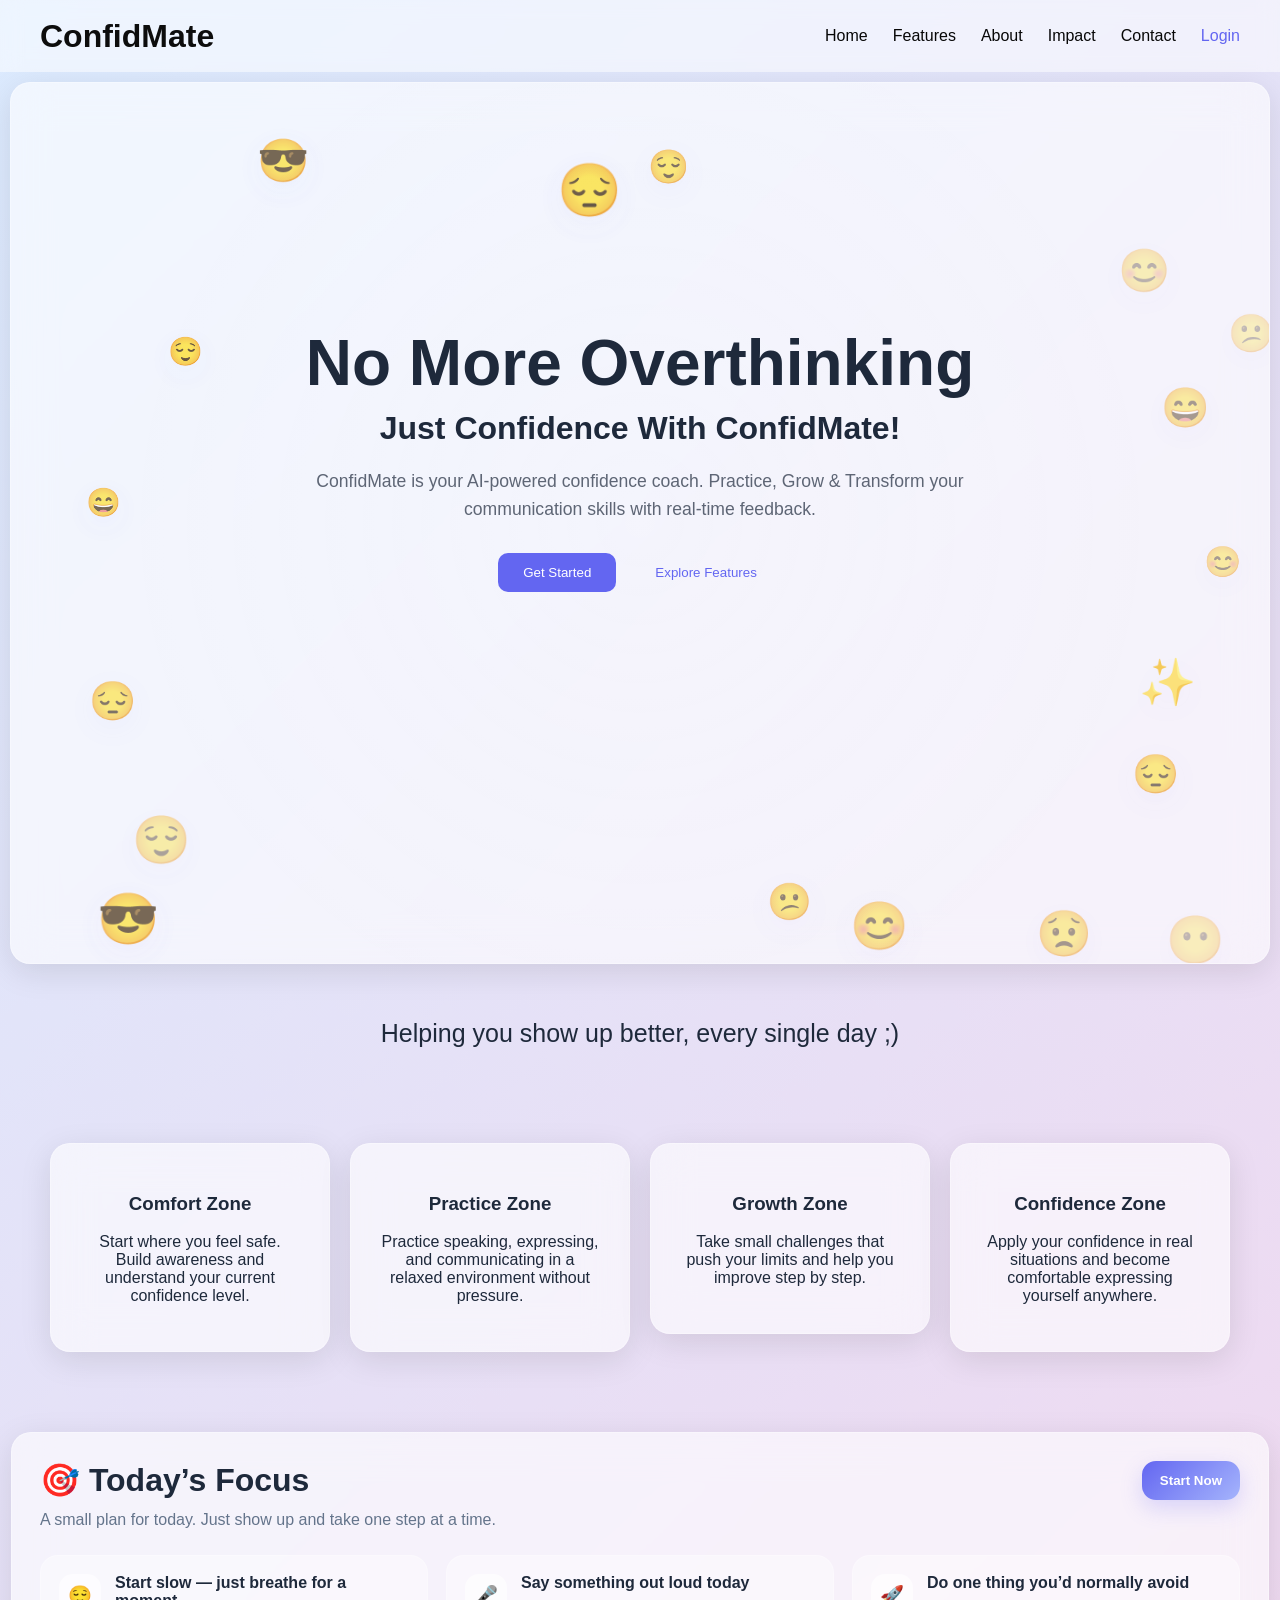
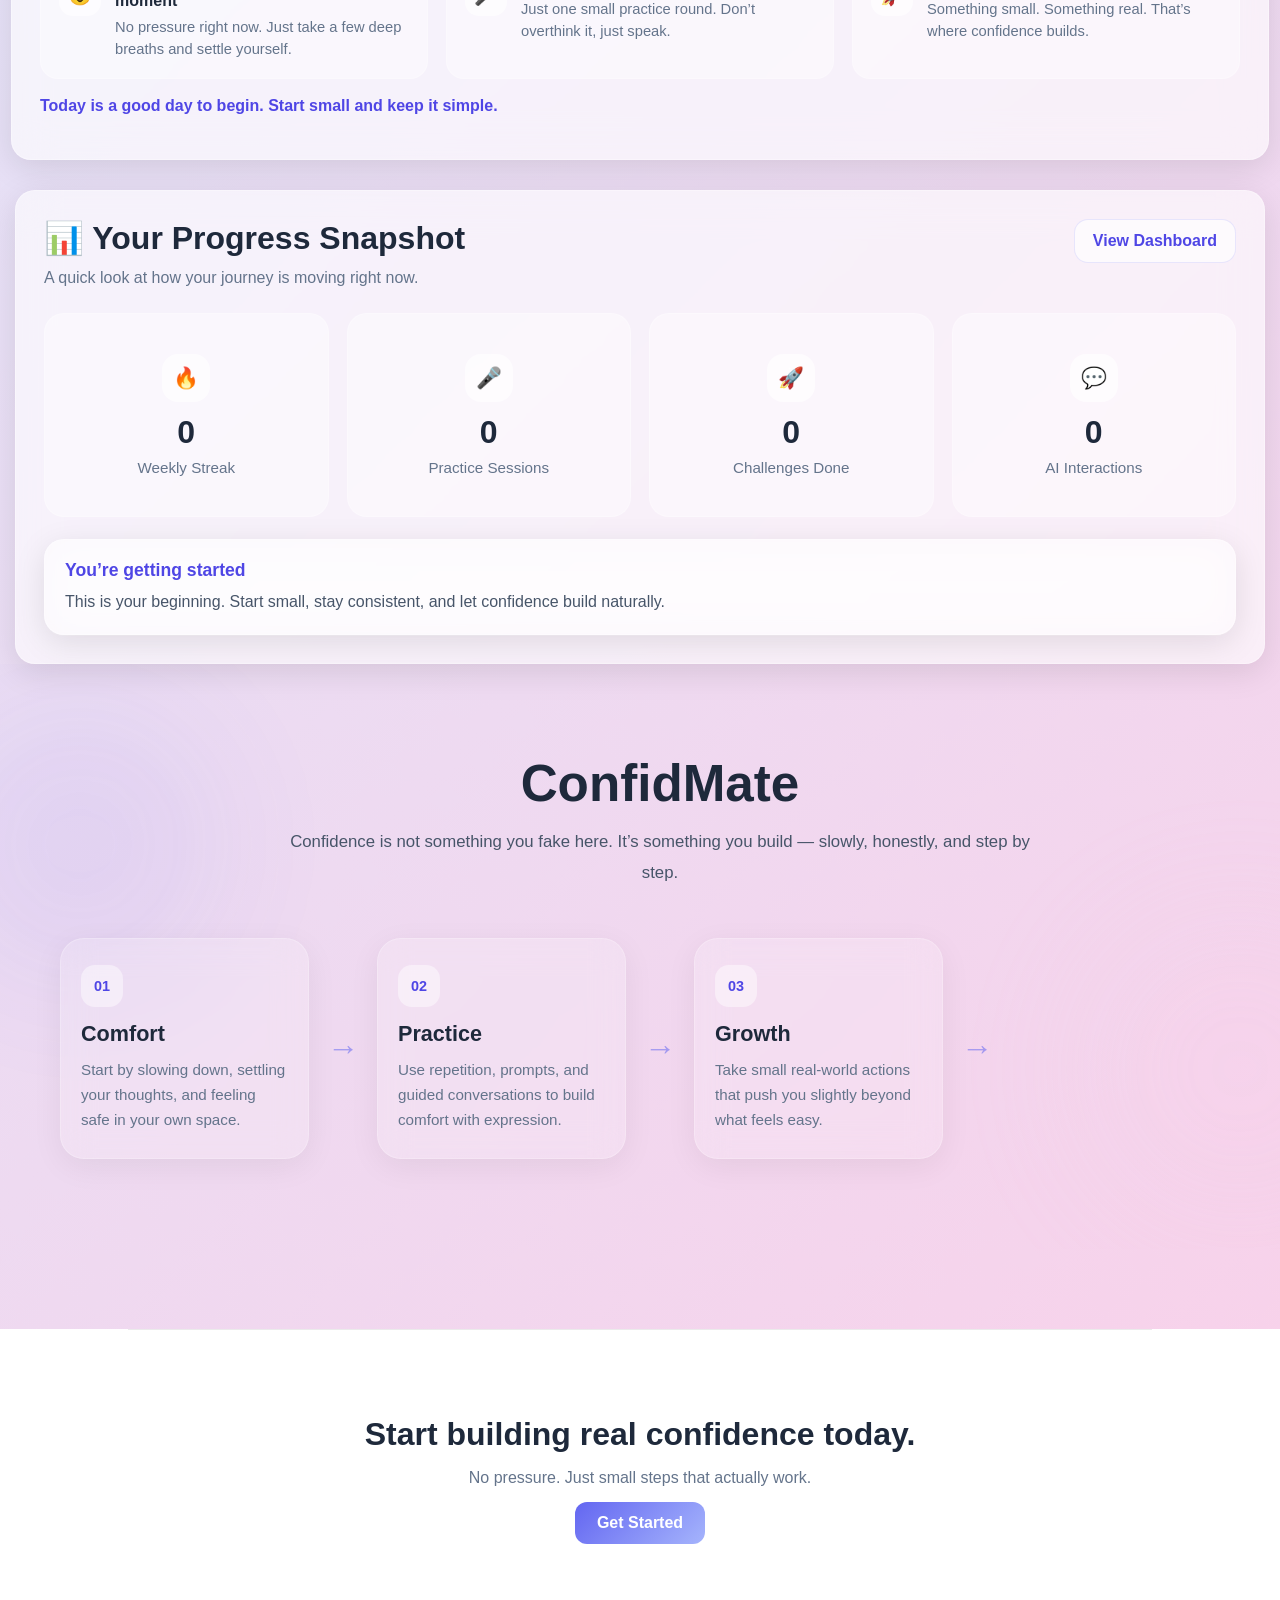
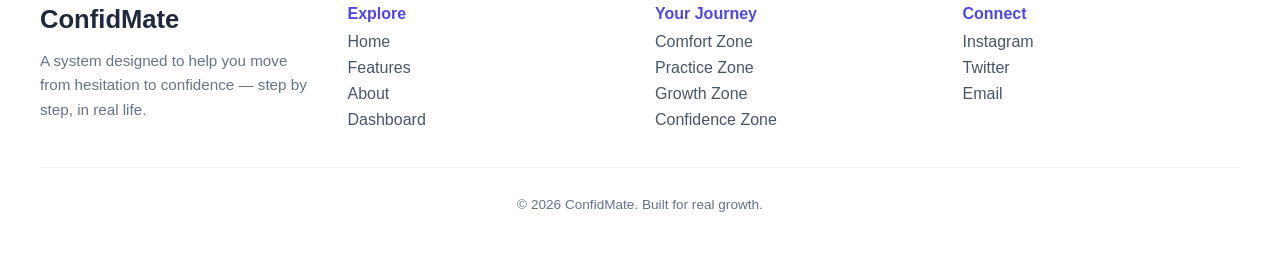
==== index.html @ 0edb1a1a "intiial commit" ====
<!DOCTYPE html>
<html lang="en">
<head>
  <meta charset="UTF-8">
  <meta name="viewport" content="width=device-width, initial-scale=1.0">
  <title>ConfidMate</title>
  <link rel="stylesheet" href="style.css">

</head>

<body>

<!-- NAVBAR -->
<nav class="navbar">
<h2 class="brand"><a href="index.html">ConfidMate</a></h2>
    <div class="nav-right">
      <div class="menu-toggle" id="menu-toggle">☰</div>
    </div>

    <ul class="nav-links" id="nav-links" >
      <li><a href="index.html">Home</a></li>
      <li><a href="features/features.html">Features</a></li>
      <li><a href="about/about.html">About</a></li>
      <li><a href="impact/impact.html">Impact</a></li>
      <li><a href="contact/contact.html">Contact</a></li>

      <li id="auth-area"></li>
    </ul>
  </nav>
  

<!-- HERO -->
<section class="hero glass" id="heroSection">
  <div class="hero-emoji-layer" id="heroEmojiLayer" aria-hidden="true"></div>
  <div class="hero-ripple-layer" id="heroRippleLayer" aria-hidden="true"></div>

  <div class="hero-content">
    <h1>No More Overthinking</h1>
    <h2>Just Confidence With ConfidMate!</h2>
    <p>
      ConfidMate is your AI-powered confidence coach. Practice, Grow & Transform your communication skills with real-time feedback.
    </p>

    <div class="buttons">
      <button class="primary" id="startBtn">Get Started</button>
      <button class="secondary" id="exploreBtn">Explore Features</button>
    </div>
  </div>
</section>

<!-- TRUST -->
<section class="trust-scroll-reveal">
  <p>Helping you show up better, every single day ;)</p>
</section>

<!-- ZONES -->
<section class="zones">

<a href="zones/Comfort/comfort.html" target="_blank" class="card-link">
  <div class="card glass">
    <h3>Comfort Zone</h3>
    <p>Start where you feel safe. Build awareness and understand your current confidence level.</p>
  </div>
</a>

<a href="zones/Practice/Practice.html" target="_blank" class="card-link">
  <div class="card glass">
    <h3>Practice Zone</h3>
    <p>Practice speaking, expressing, and communicating in a relaxed environment without pressure.</p>
  </div>
</a>


<a href="zones/Growth/Growth.html" target="_blank" class="card-link">
  <div class="card glass">
    <h3>Growth Zone</h3>
    <p>Take small challenges that push your limits and help you improve step by step.</p>
  </div>
</a>


<a href="zones/confidence/confidence.html" target="_blank" class="card-link">
  <div class="card glass">
    <h3>Confidence Zone</h3>
    <p>Apply your confidence in real situations and become comfortable expressing yourself anywhere.</p>
  </div>
</a>  

</section>

<!-- todays focus -->
<section class="dashboard-section" id="today-focus-section">
  <div class="today-focus-card glass">
    <div class="today-focus-top">
      <div>
        <h2>🎯 Today’s Focus</h2>
        <p>A small plan for today. Just show up and take one step at a time.</p>
      </div>

<button class="focus-btn" id="startFocusBtn">Start Now</button>    </div>

<div class="focus-tasks" id="focusTasks">

  <div class="focus-task">
    <span class="focus-icon">😌</span>
    <div>
      <h4>Pause for a second — just breathe</h4>
      <p>No rush. Take a few slow breaths and let your mind settle.</p>
    </div>
  </div>

  <div class="focus-task">
    <span class="focus-icon">🎤</span>
    <div>
      <h4>Say something out loud today</h4>
      <p>Doesn’t matter what — just get used to hearing your own voice.</p>
    </div>
  </div>

  <div class="focus-task">
    <span class="focus-icon">💬</span>
    <div>
      <h4>Start one small conversation</h4>
      <p>Even a simple “hey” or “how’s your day” is enough.</p>
    </div>
  </div>

  <div class="focus-task">
    <span class="focus-icon">🚀</span>
    <div>
      <h4>Do something you’d normally avoid</h4>
      <p>That slight discomfort? That’s exactly where growth happens.</p>
    </div>
  </div>

  <div class="focus-task">
    <span class="focus-icon">🧠</span>
    <div>
      <h4>Notice how you felt after speaking</h4>
      <p>Not judging — just observing. That awareness builds confidence.</p>
    </div>
  </div>

  <div class="focus-task">
    <span class="focus-icon">🔥</span>
    <div>
      <h4>Don’t aim for perfect — just show up</h4>
      <p>Confidence isn’t clean. It’s built by trying anyway.</p>
    </div>
  </div>

</div>

    <p class="focus-message" id="focusMessage">Small steps still count. Start with one.</p>
  </div>
</section>

<!-- MINI SCORES -->
<section class="dashboard-section" id="progress-snapshot-section">
  <div class="progress-snapshot-card glass">
    <div class="snapshot-top">
      <div>
        <h2>📊 Your Progress Snapshot</h2>
        <p>A quick look at how your journey is moving right now.</p>
      </div>

      <a href="dashboard/dashboard.html" class="snapshot-link-btn">View Dashboard</a>
    </div>

    <div class="snapshot-grid">
      <div class="snapshot-box">
        <span class="snapshot-icon">🔥</span>
        <h3 id="snapshot-streak">0</h3>
        <p>Weekly Streak</p>
      </div>

      <div class="snapshot-box">
        <span class="snapshot-icon">🎤</span>
        <h3 id="snapshot-practice">0</h3>
        <p>Practice Sessions</p>
      </div>

      <div class="snapshot-box">
        <span class="snapshot-icon">🚀</span>
        <h3 id="snapshot-growth">0</h3>
        <p>Challenges Done</p>
      </div>

      <div class="snapshot-box">
        <span class="snapshot-icon">💬</span>
        <h3 id="snapshot-ai">0</h3>
        <p>AI Interactions</p>
      </div>
    </div>

    <div class="snapshot-status glass">
      <h4 id="snapshot-status-title">You’re getting started</h4>
      <p id="snapshot-status-text">Small steps still count. Keep showing up and your confidence will follow.</p>
    </div>
  </div>
</section>

<!-- about -->
<section class="confidmate-story-section" id="confidmate-story">
  <div class="story-bg-blur blur-one"></div>
  <div class="story-bg-blur blur-two"></div>

  <div class="story-inner">
    <div class="story-header" id="storyHeader">
      <h2>ConfidMate</h2>
      <p>
        Confidence is not something you fake here. It’s something you build —
        slowly, honestly, and step by step.
      </p>
    </div>

    <div class="story-journey">
      <div class="journey-step" id="step1">
        <span class="journey-no">01</span>
        <h3>Comfort</h3>
        <p>Start by slowing down, settling your thoughts, and feeling safe in your own space.</p>
      </div>

      <div class="journey-arrow">→</div>

      <div class="journey-step" id="step2">
        <span class="journey-no">02</span>
        <h3>Practice</h3>
        <p>Use repetition, prompts, and guided conversations to build comfort with expression.</p>
      </div>

      <div class="journey-arrow">→</div>

      <div class="journey-step" id="step3">
        <span class="journey-no">03</span>
        <h3>Growth</h3>
        <p>Take small real-world actions that push you slightly beyond what feels easy.</p>
      </div>

      <div class="journey-arrow">→</div>

      <div class="journey-step" id="step4">
        <span class="journey-no">04</span>
        <h3>Confidence</h3>
        <p>Turn repeated effort into presence, self-trust, and the ability to show up fully.</p>
      </div>
    </div>
  </div>
</section>

<footer class="footer">

  <div class="footer-wrapper">

    <!-- TOP CTA -->
    <div class="footer-cta">
      <h2>Start building real confidence today.</h2>
      <p>No pressure. Just small steps that actually work.</p>
      <a href="zones/Comfort/comfort.html" class="footer-btn">Get Started</a>
    </div>

    <!-- MAIN GRID -->
    <div class="footer-container">

      <!-- BRAND -->
      <div class="footer-col">
        <h2>ConfidMate</h2>
        <p>
          A system designed to help you move from hesitation to confidence —
          step by step, in real life.
        </p>
      </div>

      <!-- QUICK LINKS -->
      <div class="footer-col">
        <h4>Explore</h4>
        <a href="index.html">Home</a>
        <a href="features/features.html">Features</a>
        <a href="about/about.html">About</a>
        <a href="dashboard/dashboard.html">Dashboard</a>
      </div>

      <!-- ZONES -->
      <div class="footer-col">
        <h4>Your Journey</h4>
        <a href="zones/Comfort/comfort.html">Comfort Zone</a>
        <a href="zones/Practice/Practice.html">Practice Zone</a>
        <a href="zones/Growth/Growth.html">Growth Zone</a>
        <a href="zones/confidence/confidence.html">Confidence Zone</a>
      </div>

      <!-- CONTACT -->
      <div class="footer-col">
        <h4>Connect</h4>
        <a href="#">Instagram</a>
        <a href="#">Twitter</a>
        <a href="#">Email</a>
      </div>

    </div>

    <!-- BOTTOM -->
    <div class="footer-bottom">
      <p>© 2026 ConfidMate. Built for real growth.</p>
    </div>

  </div>

</footer>

<script src="script.js"></script>

</body>
</html>
---- style.css ----
/* GLOBAL */
body {
  margin: 0;
  font-family: 'Montserrat', sans-serif;
  background: linear-gradient(135deg, #dbeafe, #fbcfe8);
  color: #1e293b;
}

/* GLASS EFFECT */
.glass {
  background: rgba(255, 255, 255, 0.6);
  backdrop-filter: blur(20px);
  -webkit-backdrop-filter: blur(20px);
  border-radius: 20px;
  border: 1px solid rgba(255,255,255,0.3);
  box-shadow: 0 8px 32px rgba(0,0,0,0.1);
}

/* NAVBAR */
/* NAVBAR */
.navbar {
  display: flex;
  align-items: center;
  justify-content: space-between;
  padding: 20px 40px;
  position: sticky;
  top: 0;
  z-index: 1000;
  background: rgba(255,255,255,0.5);
  backdrop-filter: blur(10px);
}

.navbar .brand {
  margin: 0;
  font-size: 2rem;
  font-weight: 600;
  line-height: 1;
  color: #0d0d0d;
}

.navbar .brand a {
  text-decoration: none;
  color: inherit;
  font-weight: inherit;
  font-size: inherit;
  line-height: inherit;
  font-family: 'Montserrat', sans-serif;
}

.menu-toggle {
  display: none;
  font-size: 28px;
  cursor: pointer;
}

/* NAV LINKS */
.nav-links {
  display: flex;
  gap: 25px;
  list-style: none;
  margin: 0;
  padding: 0;
}

.nav-links li {
  cursor: pointer;
  transition: 0.3s;
}

.nav-links li a {
  text-decoration: none;
  color: #070707;
  transition: 0.3s;
}

.nav-links li a:hover {
  color: #6366f1;
}

/* login */
#auth-area button {
  padding: 6px 12px;
  border: none;
  background: #6366f1;
  color: white;
  border-radius: 8px;
  cursor: pointer;
}

#auth-area a {
  text-decoration: none;
  color: #6366f1;
  font-weight: 500;
}

/* MOBILE */
@media (max-width: 768px) {
  .menu-toggle {
    display: block;
  }

  .nav-links {
    position: fixed;
    top: 0;
    right: -100%;
    height: 100vh;
    width: 260px;
    background: rgba(255,255,255,0.8);
    backdrop-filter: blur(2px);
    flex-direction: column;
    padding-top: 80px;
    transition: 0.3s;
    margin: 0;
    padding-left: 0;
    z-index: 999;
  }

  .nav-links li {
    padding: 20px;
    border-bottom: 1px solid rgba(0,0,0,0.05);
  }

  .nav-links.active {
    right: 0;
  }
}

/* HERO */
.hero {
  position: relative;
  overflow: hidden;
  padding: 150px 20px;
  display: flex;
  justify-content: center;
  text-align: center;
  margin: 10px;
  min-height: 720px;
}

.hero-content {
  position: relative;
  z-index: 3;
  max-width: 700px;
  padding: 40px;
}

.hero h1 {
  font-size: 4rem;
  margin-bottom: 10px;
}

.hero h2 {
  font-size: 2rem;
  margin: 5px 0 0;
}

.hero p {
  margin: 20px 0;
  opacity: 0.7;
  font-size: 1.1rem;
  line-height: 1.6;
}

/* BUTTONS */
.buttons {
  display: flex;
  justify-content: center;
  gap: 14px;
  flex-wrap: wrap;
}

.buttons button {
  padding: 12px 25px;
  margin: 10px 0 0;
  border: none;
  border-radius: 10px;
  cursor: pointer;
}

.primary {
  background: #6366f1;
  color: white;
}

.secondary {
  background: transparent;
  border: 1px solid #6366f1;
  color: #6366f1;
}

/* DESKTOP EMOJI LAYERS */
.hero-emoji-layer,
.hero-ripple-layer {
  display: none;
}

@media (min-width: 1024px) {
  .hero {
    min-height: 580px;
  }

  .hero-emoji-layer,
  .hero-ripple-layer {
    display: block;
    position: absolute;
    inset: 0;
    z-index: 1;
    pointer-events: none;
  }

  .hero-emoji-layer {
    pointer-events: auto;
  }

  .hero::after {
    content: "";
    position: absolute;
    inset: 0;
    z-index: 2;
    background:
      radial-gradient(circle at center, rgba(255,255,255,0.06) 0%, rgba(255,255,255,0.02) 38%, rgba(255,255,255,0) 68%);
    pointer-events: none;
  }

  .hero-content {
    z-index: 3;
  }

  .floating-emoji {
    position: absolute;
    user-select: none;
    cursor: pointer;
    pointer-events: auto;
    will-change: transform, opacity;
    transition:
      transform 0.18s ease,
      opacity 0.25s ease;
    filter: drop-shadow(0 8px 16px rgba(99, 102, 241, 0.08));
    opacity: 0.7;
  }

  .floating-emoji:hover {
    transform: scale(1.08);
    opacity: 0.95;
  }

  .floating-emoji.popped {
    opacity: 0;
    transform: scale(0.7);
  }

  .emoji-inner {
    display: inline-block;
    animation-name: heroFloatY;
    animation-timing-function: ease-in-out;
    animation-iteration-count: infinite;
    animation-direction: alternate;
  }

  @keyframes heroFloatY {
    0% {
      transform: translateY(0px) rotate(-3deg);
    }
    100% {
      transform: translateY(-18px) rotate(3deg);
    }
  }

  .hero-ripple {
    position: absolute;
    width: 18px;
    height: 18px;
    border-radius: 999px;
    transform: translate(-50%, -50%);
    background: radial-gradient(circle, rgba(99,102,241,0.22), rgba(99,102,241,0.05), transparent 70%);
    animation: rippleExpand 0.65s ease-out forwards;
    pointer-events: none;
  }

  @keyframes rippleExpand {
    0% {
      opacity: 0.9;
      width: 18px;
      height: 18px;
    }
    100% {
      opacity: 0;
      width: 240px;
      height: 240px;
    }
  }
}

/* TABLET / MOBILE = KEEP CURRENT SIMPLE DESIGN */
@media (max-width: 1023px) {
  .hero {
    min-height: auto;
   
  }
}

@media (max-width: 768px) {
  .hero {
    padding: 90px 16px;
    min-height: auto;
  }

  .hero-content {
    max-width: 100%;
    padding: 24px 12px;
  }

  .hero h1 {
    font-size: 2rem;
    line-height: 1.2;
  }

  .hero h2 {
    font-size: 1.1rem;
    margin-top: 8px;
  }

  .hero p {
    font-size: 0.95rem;
    margin: 16px 0;
  }

  .buttons {
    flex-direction: column;
    align-items: stretch;
    gap: 10px;
  }

  .buttons button {
    width: 100%;
    margin: 0;
  }
}

/* TRUST */
.trust-scroll-reveal{
  text-align: center;
  padding: 20px;
  opacity: 0.7;
  font-size: 25px;
}
.trust-scroll-reveal {
  opacity: 0;
  transform: translateY(40px);
  transition: all 0.6s ease;
}

.trust-scroll-reveal.active {
  opacity: 1;
  transform: translateY(0);
}

@media (max-width: 768px) {
.trust-scroll-reveal{
  text-align: center;
  padding: 20px;
  opacity: 0.7;
  font-size: 15px;
}
}

/* ZONES */
.zones {
  display: grid;
  grid-template-columns: repeat(4, 1fr);
  padding: 50px;
  gap: 20px;
}

.card {
  padding: 30px;
  text-align: center;
  transition: 0.3s;
}

.card:hover {
  transform: translateY(-10px) scale(1.02);
}

.card-link {
  text-decoration: none; /* Remove underline */
  display: inline-block; /* Makes the whole card clickable */
  color: inherit; /* Keeps text color same */
  transition: transform 0.2s;
}

.card-link:hover {
  transform: scale(1.02); /* Slight hover effect for feedback */
  cursor: pointer;
}

/* STEPS */
.steps {
  display: flex;
  justify-content: space-around;
  padding: 50px;
}

/* IMPACT */
.impact {
  text-align: center;
  padding: 50px;
}

.stats {
  display: flex;
  justify-content: center;
  gap: 40px;
  font-size: 1.5rem;
}

/* CTA */
.cta {
  text-align: center;
  padding: 50px;
}

/* RESPONSIVE */
@media (max-width: 768px) {

  .zones {
    grid-template-columns: 1fr;
  }

  .steps {
    flex-direction: column;
    gap: 20px;
    text-align: center;
  }

  .stats {
    flex-direction: column;
  }

  .hero h1 {
    font-size: 2rem;
  }
}

/* todays focus */

.today-focus-card {
  max-width: 1200px;
  margin: 30px auto 0;
  padding: 28px;
}

.today-focus-top {
  display: flex;
  justify-content: space-between;
  align-items: flex-start;
  gap: 20px;
  margin-bottom: 22px;
}

.today-focus-top h2 {
  margin: 0 0 8px;
  font-size: 2rem;
  color: #1e293b;
}

.today-focus-top p {
  margin: 0;
  color: #64748b;
  max-width: 650px;
  line-height: 1.6;
}

.focus-btn {
  padding: 12px 18px;
  border: none;
  border-radius: 14px;
  background: linear-gradient(135deg, #6366f1, #a5b4fc);
  color: white;
  font-weight: 700;
  cursor: pointer;
  transition: 0.3s ease;
  box-shadow: 0 8px 22px rgba(99,102,241,0.22);
  white-space: nowrap;
}

.focus-btn:hover {
  transform: translateY(-2px);
  box-shadow: 0 12px 28px rgba(99,102,241,0.28);
}

.focus-tasks {
  display: grid;
  grid-template-columns: repeat(3, 1fr);
  gap: 18px;
}

.focus-task {
  display: flex;
  gap: 14px;
  align-items: flex-start;
  padding: 18px;
  border-radius: 18px;
  background: rgba(255,255,255,0.38);
  border: 1px solid rgba(255,255,255,0.28);
  transition: 0.3s ease;
}

.focus-task:hover {
  transform: translateY(-4px);
  background: rgba(255,255,255,0.52);
}

.focus-icon {
  width: 42px;
  height: 42px;
  border-radius: 14px;
  display: flex;
  justify-content: center;
  align-items: center;
  background: rgba(255,255,255,0.62);
  font-size: 1.2rem;
  flex-shrink: 0;
}

.focus-task h4 {
  margin: 0 0 6px;
  font-size: 1rem;
  color: #1e293b;
}

.focus-task p {
  margin: 0;
  color: #64748b;
  font-size: 0.92rem;
  line-height: 1.5;
}

.focus-message {
  margin-top: 18px;
  font-weight: 600;
  color: #4f46e5;
}

@media (max-width: 992px) {
  .focus-tasks {
    grid-template-columns: 1fr;
  }
}

@media (max-width: 768px) {
  .today-focus-top {
    flex-direction: column;
    align-items: flex-start;
  }

  .today-focus-top h2 {
    font-size: 1.6rem;
  }

  .today-focus-card {
    padding: 20px;
    margin: 20px 10px 0;
  }

  .focus-btn {
    width: 100%;
  }
}

/* mini scores */

.progress-snapshot-card {
  max-width: 1250px;
  margin: 30px auto 0;
  padding: 28px;
  width: 100%;
  box-sizing: border-box;
}

.snapshot-top {
  display: flex;
  justify-content: space-between;
  align-items: flex-start;
  gap: 20px;
  margin-bottom: 22px;
}

.snapshot-top h2 {
  margin: 0 0 8px;
  font-size: 2rem;
  color: #1e293b;
}

.snapshot-top p {
  margin: 0;
  color: #64748b;
  line-height: 1.6;
}

.snapshot-link-btn {
  padding: 12px 18px;
  border-radius: 14px;
  text-decoration: none;
  background: rgba(255,255,255,0.65);
  color: #4f46e5;
  font-weight: 700;
  border: 1px solid rgba(99,102,241,0.14);
  transition: 0.3s ease;
  white-space: nowrap;
  box-sizing: border-box;
}

.snapshot-link-btn:hover {
  background: rgba(255,255,255,0.85);
  transform: translateY(-2px);
}

.snapshot-grid {
  display: grid;
  grid-template-columns: repeat(4, 1fr);
  gap: 18px;
  margin-bottom: 22px;
}

.snapshot-box {
  background: rgba(255,255,255,0.38);
  border: 1px solid rgba(255,255,255,0.28);
  border-radius: 20px;
  padding: 40px 18px;
  text-align: center;
  transition: 0.3s ease;
}

.snapshot-box:hover {
  transform: translateY(-4px);
  background: rgba(255,255,255,0.5);
}

.snapshot-icon {
  width: 48px;
  height: 48px;
  margin: 0 auto 12px;
  border-radius: 16px;
  display: flex;
  justify-content: center;
  align-items: center;
  background: rgba(255,255,255,0.62);
  font-size: 1.3rem;
}

.snapshot-box h3 {
  margin: 0 0 8px;
  font-size: 2rem;
  color: #1e293b;
}

.snapshot-box p {
  margin: 0;
  color: #64748b;
  font-size: 0.95rem;
}

.snapshot-status {
  padding: 20px;
  background: rgba(255,255,255,0.42);
}

.snapshot-status h4 {
  margin: 0 0 8px;
  color: #4f46e5;
  font-size: 1.1rem;
}

.snapshot-status p {
  margin: 0;
  color: #475569;
  line-height: 1.6;
}

@media (max-width: 992px) {
  .snapshot-grid {
    grid-template-columns: repeat(2, 1fr);
  }
}

@media (max-width: 768px) {
  .progress-snapshot-card {
    width: calc(100% - 16px);
    margin: 20px 8px 0;
    padding: 20px;
    box-sizing: border-box;
  }

  .snapshot-top {
    flex-direction: column;
    align-items: stretch;
    gap: 15px;
  }

  .snapshot-top h2 {
    font-size: 1.6rem;
  }

  .snapshot-grid {
    grid-template-columns: 1fr;
  }

  .snapshot-link-btn {
    width: 100%;
    text-align: center;
    box-sizing: border-box;
  }

  .snapshot-box {
    padding: 28px 16px;
  }
}


/* about confidmate */

/* STORY SECTION */
.confidmate-story-section {
  position: relative;
  width: 100%;
  padding: 90px 20px;
  overflow: hidden;
}

.story-inner {
  max-width: 1200px;
  margin: 0 auto;
  position: relative;
  z-index: 2;
}

.story-bg-blur {
  position: absolute;
  border-radius: 50%;
  filter: blur(70px);
  z-index: 1;
  opacity: 0.45;
  pointer-events: none;
}

.blur-one {
  width: 280px;
  height: 280px;
  background: rgba(99, 102, 241, 0.18);
  top: 40px;
  left: -60px;
}

.blur-two {
  width: 320px;
  height: 320px;
  background: rgba(251, 207, 232, 0.28);
  bottom: 20px;
  right: -80px;
}

/* HEADER */
.story-header {
  text-align: center;
  margin-bottom: 50px;
  opacity: 0;
  transform: translateY(40px);
  transition: opacity 0.8s ease, transform 0.8s ease;
}

.story-header.active {
  opacity: 1;
  transform: translateY(0);
}

.story-header h2 {
  margin: 0 0 14px;
  font-size: 3.2rem;
  color: #1e293b;
}

.story-header p {
  max-width: 760px;
  margin: 0 auto;
  color: #475569;
  line-height: 1.8;
  font-size: 1.05rem;
}

/* FLOW */
.story-journey {
  display: flex;
  align-items: stretch;
  justify-content: center;
  gap: 14px;
  flex-wrap: nowrap;
}

.journey-step {
  flex: 1;
  min-width: 0;
  padding: 26px 20px;
  border-radius: 24px;
  background: rgba(255, 255, 255, 0.18);
  backdrop-filter: blur(16px);
  -webkit-backdrop-filter: blur(16px);
  border: 1px solid rgba(255,255,255,0.22);
  box-shadow: 0 8px 32px rgba(0,0,0,0.06);

  opacity: 0;
  transform: translateX(-80px);
  transition:
    opacity 0.6s ease,
    transform 1.8s cubic-bezier(0.22, 1, 0.36, 1);
}

.journey-step.show {
  opacity: 1;
  transform: translateX(0);
}

.journey-step.hide {
  opacity: 0;
  transform: translateX(-80px);
}

.journey-no {
  display: inline-flex;
  width: 42px;
  height: 42px;
  align-items: center;
  justify-content: center;
  border-radius: 14px;
  margin-bottom: 14px;
  background: rgba(255,255,255,0.45);
  color: #4f46e5;
  font-weight: 700;
  font-size: 0.9rem;
}

.journey-step h3 {
  margin: 0 0 10px;
  font-size: 1.35rem;
  color: #1e293b;
}

.journey-step p {
  margin: 0;
  color: #64748b;
  line-height: 1.65;
  font-size: 0.95rem;
}

.journey-arrow {
  display: flex;
  align-items: center;
  justify-content: center;
  font-size: 2rem;
  color: rgba(99, 102, 241, 0.55);
  padding: 0 4px;

  opacity: 0;
  transform: translateX(-20px);
  transition: all 0.5s ease;
}

.journey-arrow.show {
  opacity: 1;
  transform: translateX(0);
}

/* TABLET */
@media (max-width: 992px) {
  .story-journey {
    flex-direction: column;
    gap: 16px;
  }

  .journey-step {
    transform: translateY(40px);
  }

  .journey-step.show {
    transform: translateY(0);
  }

  .journey-step.hide {
    transform: translateY(40px);
  }

  .journey-arrow {
    transform: rotate(90deg) translateX(-10px);
    align-self: center;
  }

  .journey-arrow.show {
    transform: rotate(90deg) translateX(0);
  }
}

/* MOBILE */
@media (max-width: 768px) {
  .confidmate-story-section {
    padding: 70px 10px;
  }

  .story-inner {
    width: 100%;
  }

  .story-header {
    margin-bottom: 30px;
  }

  .story-header h2 {
    font-size: 2.1rem;
  }

  .story-header p {
    font-size: 0.95rem;
    line-height: 1.7;
    max-width: 100%;
    padding: 0 4px;
  }

  .journey-step {
    padding: 20px 16px;
    border-radius: 20px;
  }

  .journey-step h3 {
    font-size: 1.12rem;
  }

  .journey-step p {
    font-size: 0.9rem;
    line-height: 1.6;
  }

  .journey-no {
    width: 38px;
    height: 38px;
    font-size: 0.82rem;
    border-radius: 12px;
  }

  .journey-arrow {
    font-size: 1.6rem;
  }

  .blur-one {
    width: 180px;
    height: 180px;
    left: -50px;
    top: 20px;
  }

  .blur-two {
    width: 200px;
    height: 200px;
    right: -60px;
    bottom: 0;
  }
}

/* FULL WHITE FOOTER */
.footer {
  background: #ffffff;
  margin-top: 80px;
  padding: 60px 20px 30px;
  position: relative;
}

/* subtle top separator */
.footer::before {
  content: "";
  position: absolute;
  top: 0;
  left: 10%;
  width: 80%;
  height: 1px;
  background: rgba(0,0,0,0.08);
}

/* wrapper */
.footer-wrapper {
  max-width: 1200px;
  margin: 0 auto;
}

/* CTA */
.footer-cta {
  text-align: center;
  margin-bottom: 40px;
}

.footer-cta h2 {
  font-size: 2rem;
  margin-bottom: 10px;
  color: #1e293b;
}

.footer-cta p {
  color: #64748b;
  margin-bottom: 15px;
}

.footer-btn {
  display: inline-block;
  padding: 12px 22px;
  border-radius: 12px;
  background: linear-gradient(135deg, #6366f1, #a5b4fc);
  color: white;
  text-decoration: none;
  font-weight: 600;
  transition: 0.3s;
}

.footer-btn:hover {
  transform: translateY(-2px);
  box-shadow: 0 8px 20px rgba(99,102,241,0.25);
}

/* GRID */
.footer-container {
  display: grid;
  grid-template-columns: repeat(4, 1fr);
  gap: 30px;
  margin-bottom: 30px;
}

/* COLUMN */
.footer-col h2 {
  font-size: 1.6rem;
  margin-bottom: 10px;
  color: #1e293b;
}

.footer-col h4 {
  margin-bottom: 10px;
  color: #4f46e5;
}

.footer-col p {
  color: #64748b;
  font-size: 0.95rem;
  line-height: 1.6;
}

.footer-col a {
  display: block;
  margin-bottom: 8px;
  text-decoration: none;
  color: #475569;
  transition: 0.25s ease;
}

.footer-col a:hover {
  color: #6366f1;
  transform: translateX(4px);
}

/* BOTTOM */
.footer-bottom {
  text-align: center;
  font-size: 0.85rem;
  color: #64748b;
  border-top: 1px solid rgba(0,0,0,0.05);
  padding-top: 15px;
}

/* RESPONSIVE */
@media (max-width: 992px) {
  .footer-container {
    grid-template-columns: repeat(2, 1fr);
  }
}

@media (max-width: 768px) {
  .footer {
    padding: 40px 15px;
  }

  .footer-container {
    grid-template-columns: 1fr;
    text-align: center;
  }

  .footer-cta h2 {
    font-size: 1.6rem;
  }
}
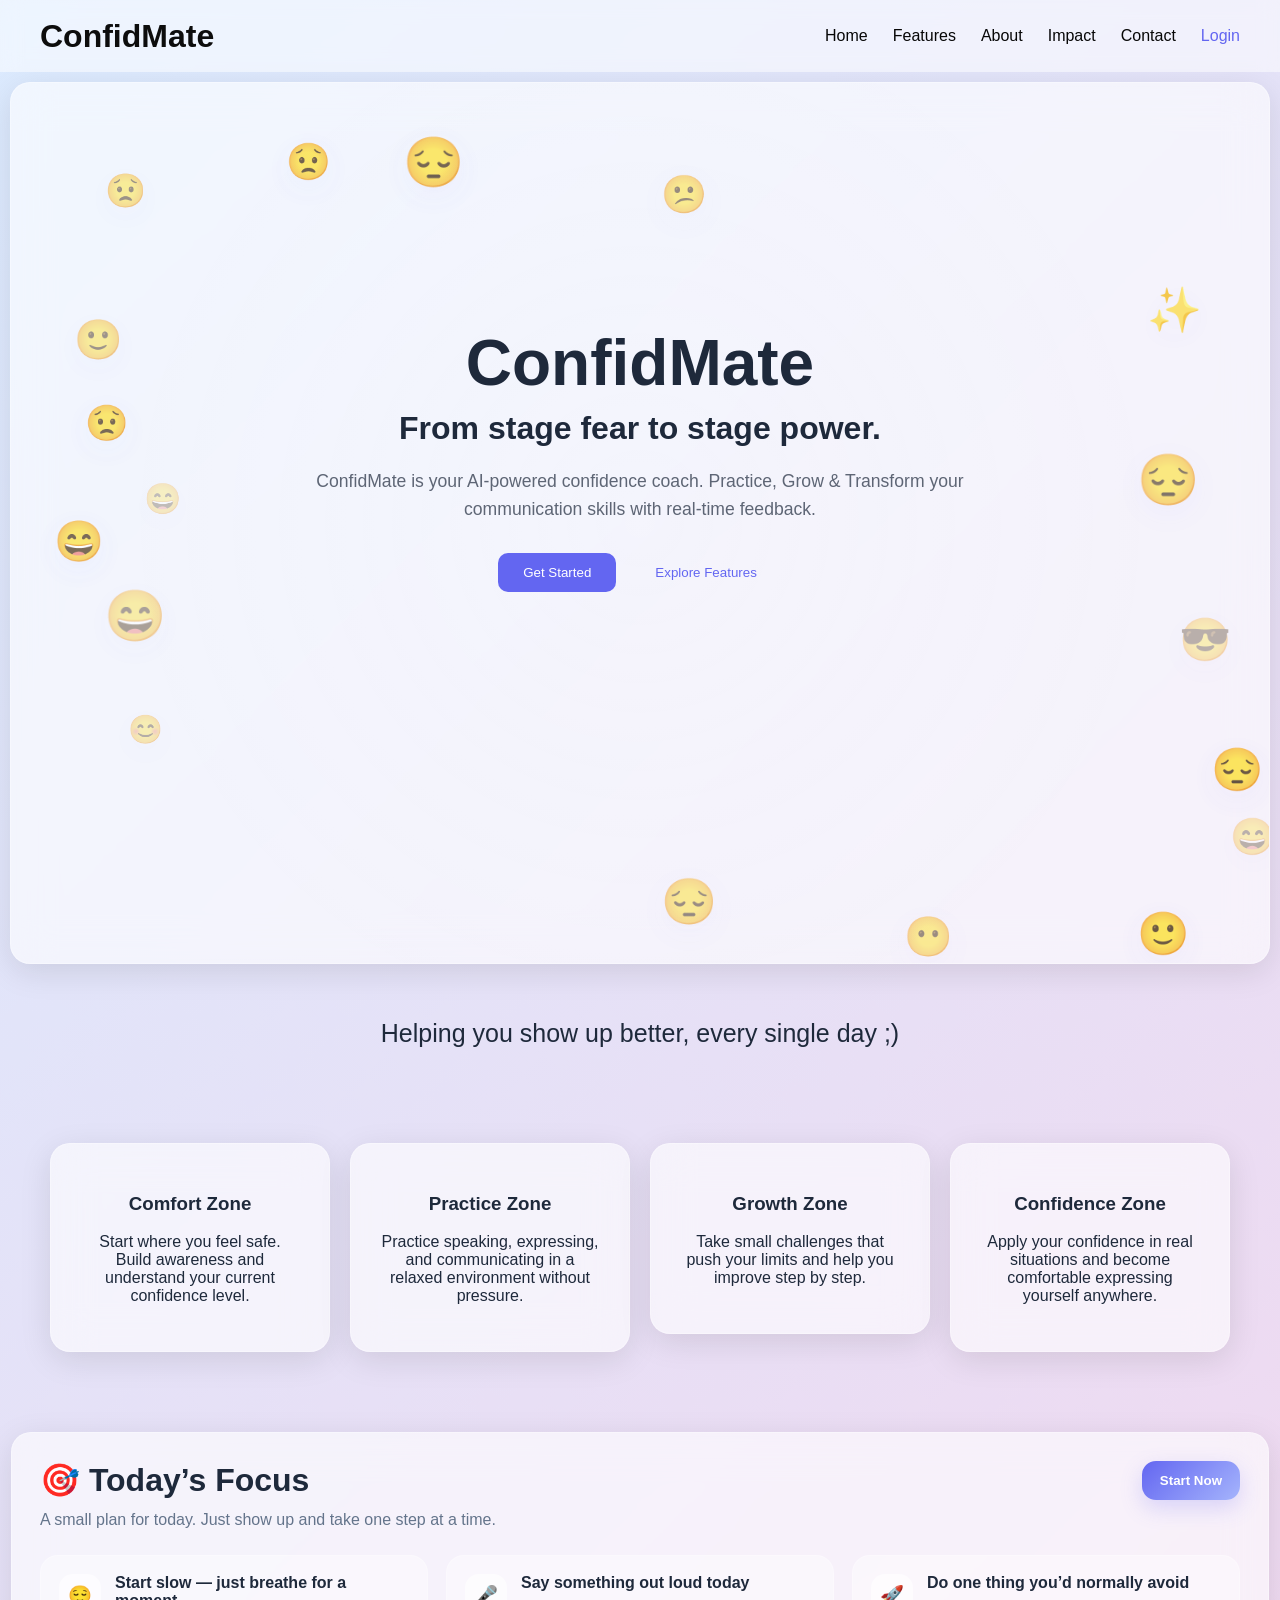
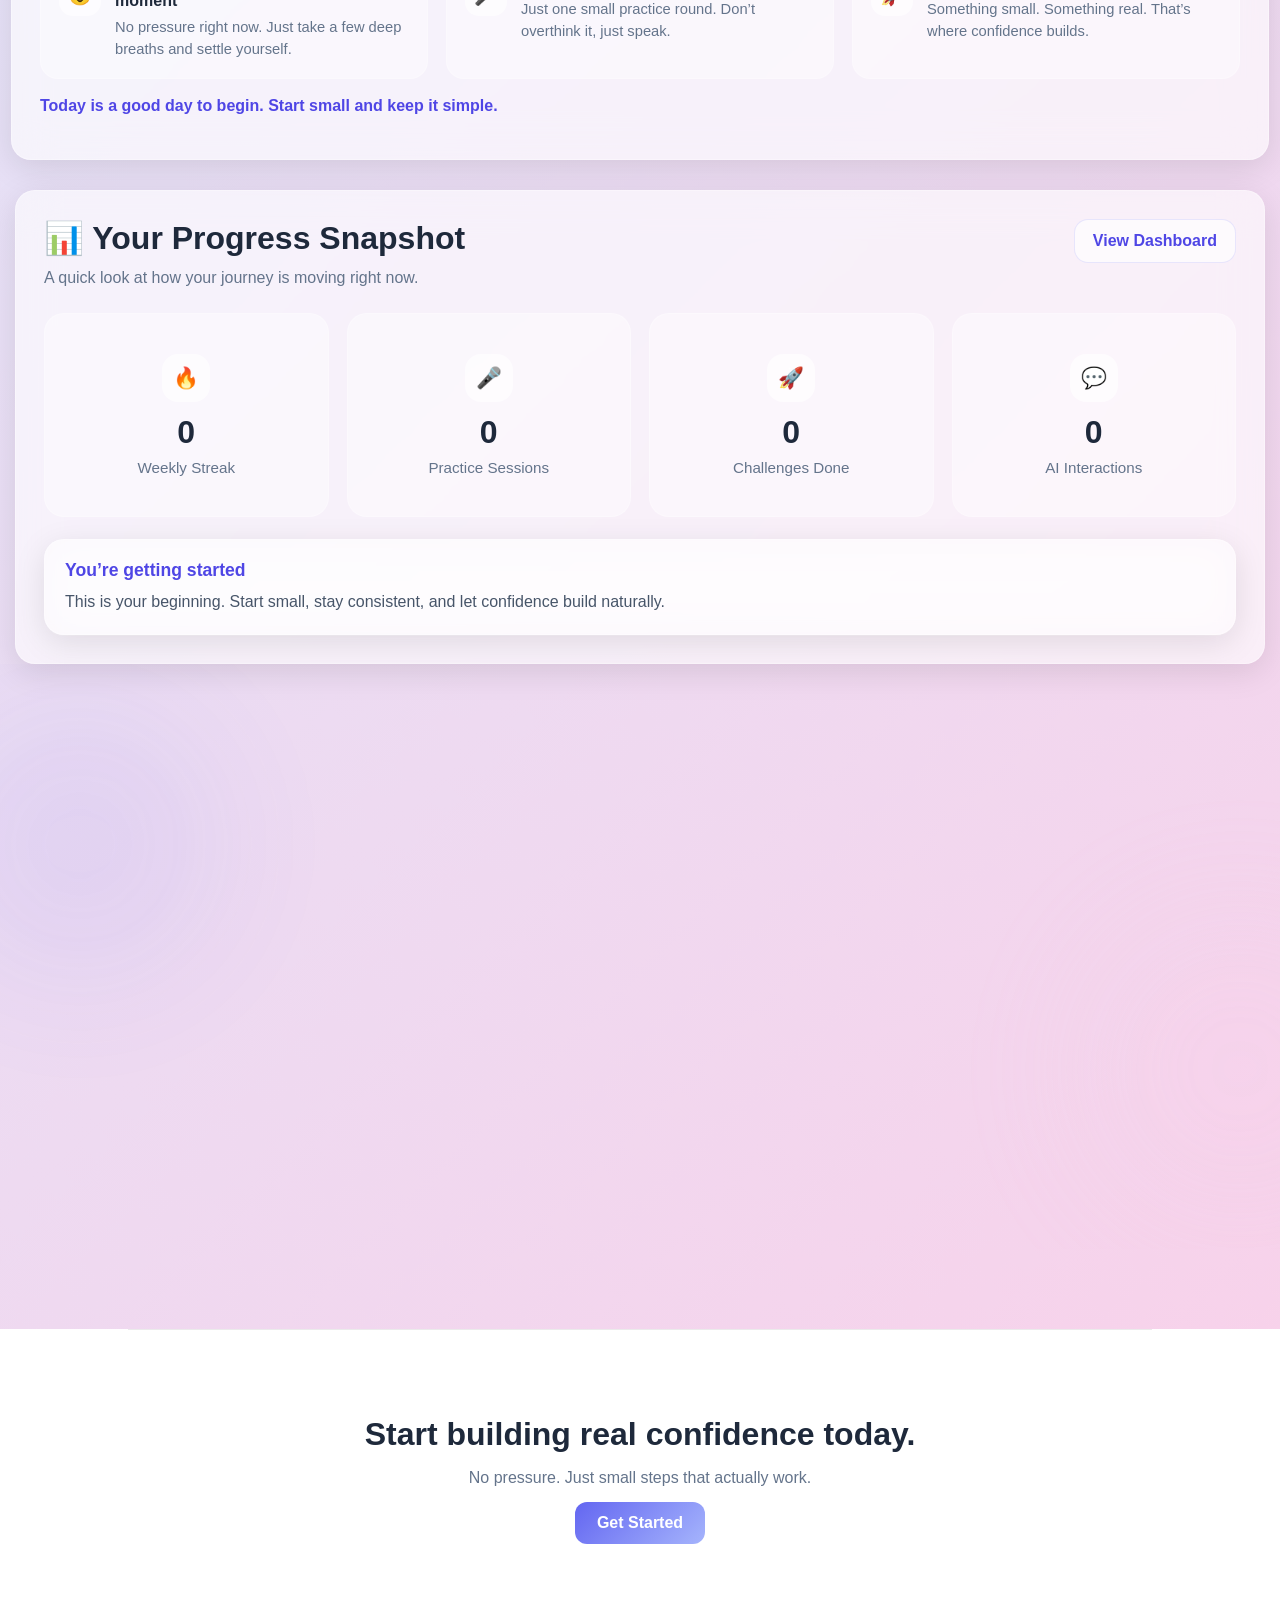
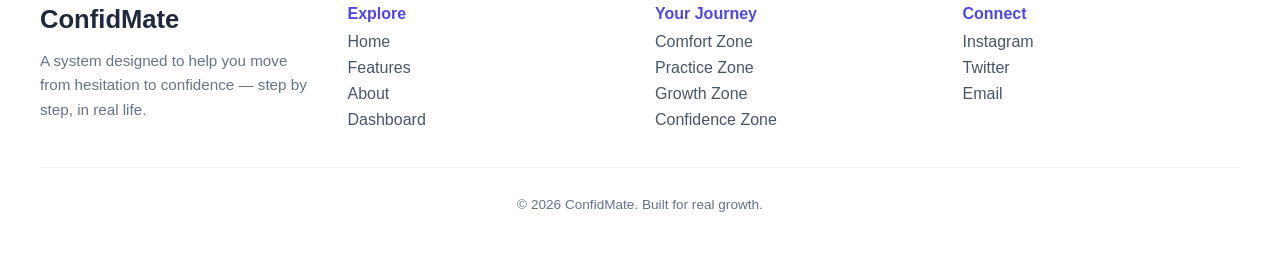
==== commit 2cf3ab02: "Update index.html" ====
--- a/index.html
+++ b/index.html
@@ -35,8 +35,8 @@
   <div class="hero-ripple-layer" id="heroRippleLayer" aria-hidden="true"></div>
 
   <div class="hero-content">
-    <h1>No More Overthinking</h1>
-    <h2>Just Confidence With ConfidMate!</h2>
+    <h1>ConfidMate</h1>
+    <h2>From stage fear to stage power.</h2>
     <p>
       ConfidMate is your AI-powered confidence coach. Practice, Grow & Transform your communication skills with real-time feedback.
     </p>
@@ -311,4 +311,4 @@
 <script src="script.js"></script>
 
 </body>
-</html>+</html>
